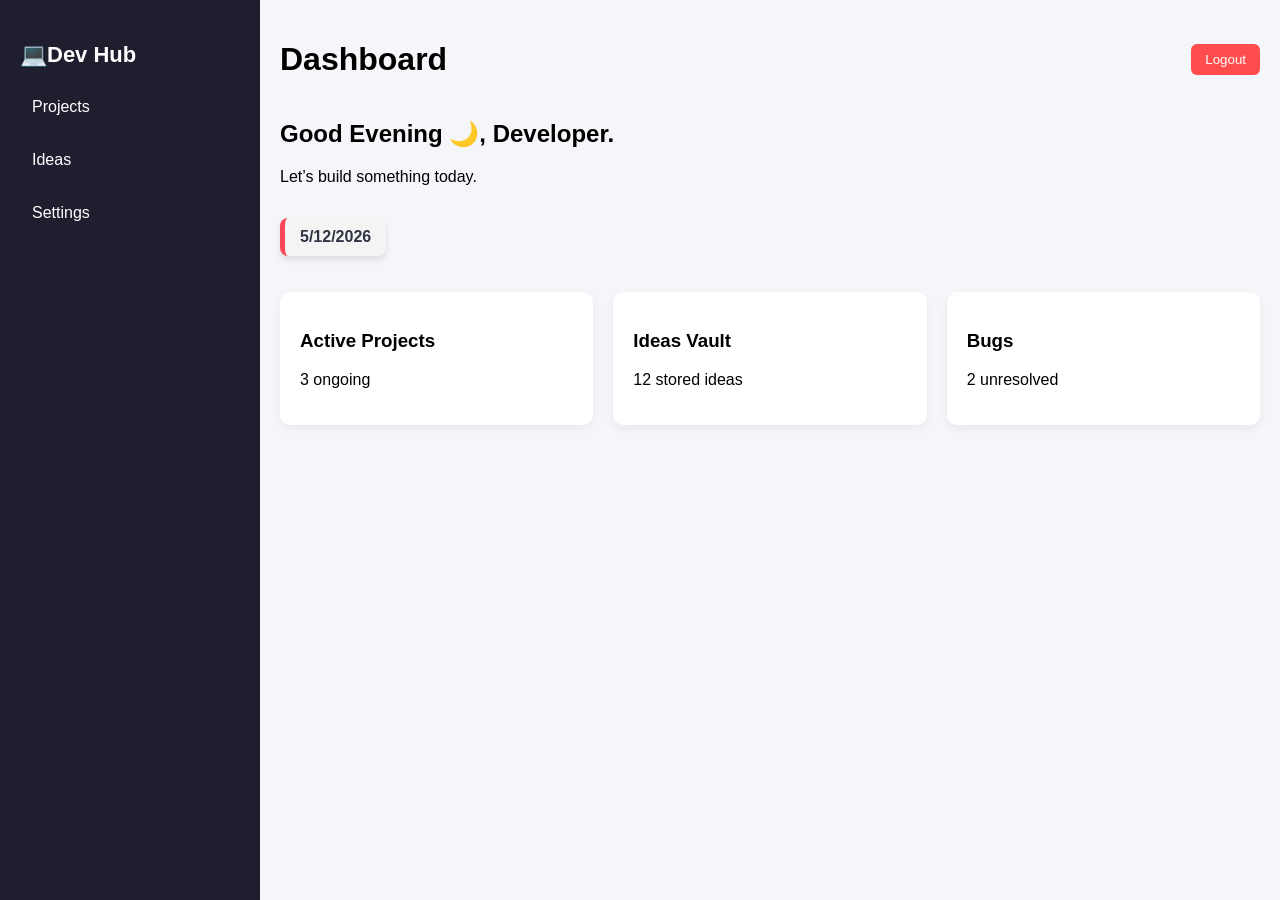
==== dashboard.html @ 2635c970 "Add files via upload" ====
<!DOCTYPE html>
<html lang="en">
<head>
    <meta charset="UTF-8">
    <meta name="viewport" content="width=device-width, initial-scale=1.0">
    <title>Dashboard</title>
    <link rel="stylesheet" href="dashboard.css">
</head>
<body>
    <div class="dashboard">

        <aside class="sidebar">
            <h2><a href="dashboard.html" class="logo">💻Dev Hub</a></h2>
            <ul>
                <li><a href="projects.html">Projects</a></li>
                <li><a href="ideas.html">Ideas</a></li>
                <li><a href="settings.html">Settings</a></li>
            </ul>
        </aside>

        <main class="main-content">

            <header class="topbar">
                <h1>Dashboard</h1>
                <button class="logout-btn">Logout</button>
            </header>

            <section class="welcome">
                <h2>Welcome back 👋</h2>
                <p>Let’s build something today.</p>
            </section>
            
            <p id="current-date">Loading date...</p>


            <section class="cards">
                <div class="card">
                    <h3>Active Projects</h3>
                    <p>3 ongoing</p>
                </div>

                <div class="card">
                    <h3>Ideas Vault</h3>
                    <p>12 stored ideas</p>
                </div>

                <div class="card">
                    <h3>Bugs</h3>
                    <p>2 unresolved</p>
                </div>
            </section>

        </main>
    </div>

    <script src="dashboard.js"></script>
</body>
</html>
---- dashboard.css ----
body {
    margin: 0;
    font-family: Arial, sans-serif;
    background: #f4f6f9;
}

.dashboard {
    display: flex;
    height: 100vh;
}

.sidebar {
    width: 220px;
    background: #1e1e2f;
    color: white;
    padding: 20px;
     text-decoration: none;
}
.sidebar li a {
    text-decoration: none;
    color: inherit;
    display: block;
    padding: 10px 12px;
    border-radius: 8px;
    transition: background 0.2s ease;
}
.logo{
    text-decoration: none;
    color: white;
    font-size: 22px;
    font-weight: bold;
}

.sidebar li a:hover {
    background: #2c2c44;
}

.sidebar ul {
    list-style: none;
    padding: 0;
}

.sidebar li {
    margin: 15px 0;
    cursor: pointer;
}

.main-content {
    flex: 1;
    padding: 20px;
}

.topbar {
    display: flex;
    justify-content: space-between;
    align-items: center;
}

.logout-btn {
    padding: 8px 14px;
    border: none;
    background: #ff4d4d;
    color: white;
    border-radius: 6px;
    cursor: pointer;
}

.cards {
    display: grid;
    grid-template-columns: repeat(auto-fit, minmax(200px, 1fr));
    gap: 20px;
    margin-top: 20px;
}

.card {
    background: white;
    padding: 20px;
    border-radius: 10px;
    box-shadow: 0 4px 10px rgba(0,0,0,0.05);
}
#current-date {
  font-family: 'Segoe UI', sans-serif;
  background: #f4f4f4;
  border-left: 5px solid #ff4757; /* Accent color */
  padding: 10px 15px;
  display: inline-block;
  border-radius: 8px;
  box-shadow: 0 4px 6px rgba(0,0,0,0.1);
  font-weight: bold;
  color: #2f3542;
}
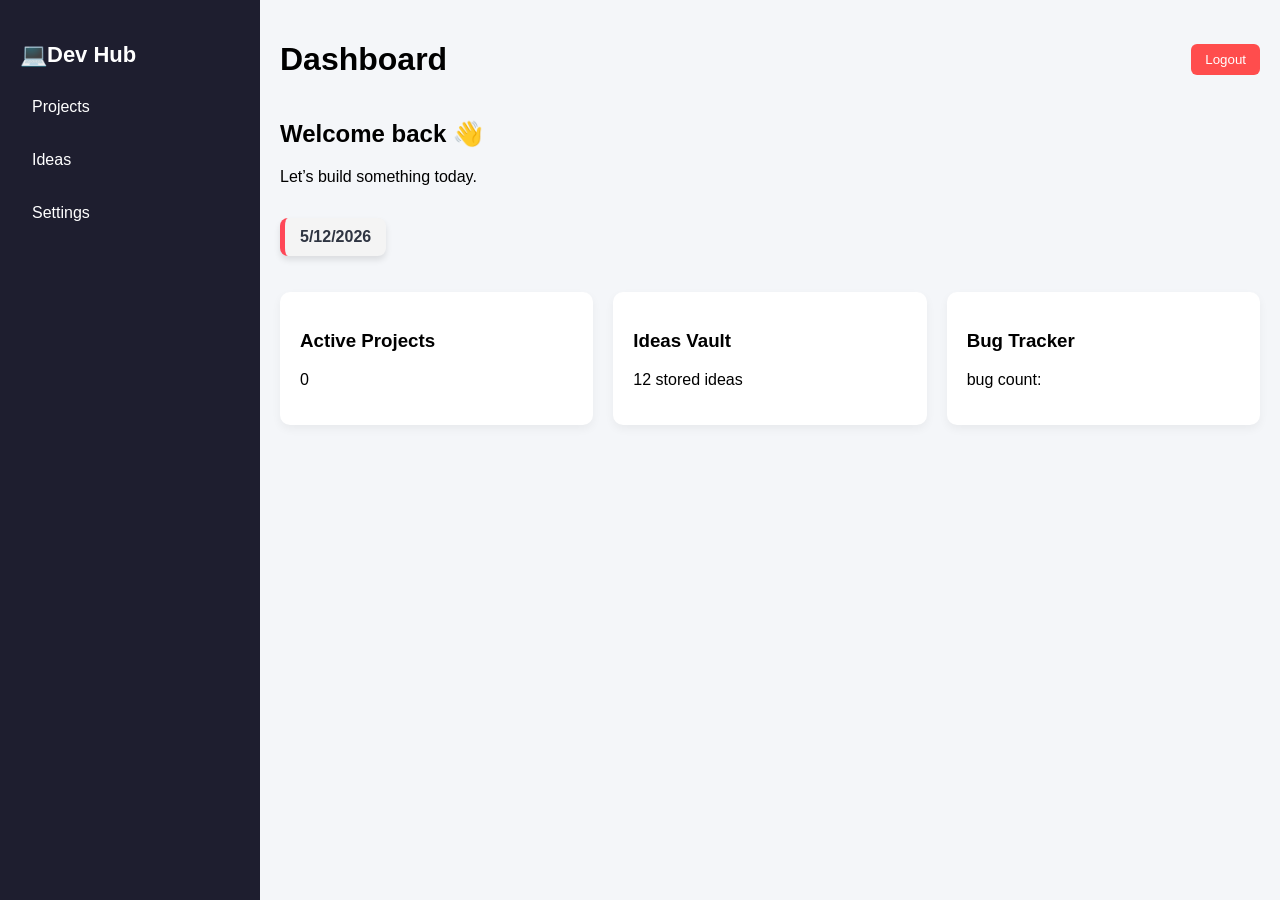
==== commit 48b8a1d8: "Merge branch 'main' of https://github.com/francisbernardo023-lang/devhub-v.1" ====
--- a/dashboard.html
+++ b/dashboard.html
@@ -34,19 +34,18 @@
 
 
             <section class="cards">
-                <div class="card">
+                <div class="card" id="activeProjectsCard">
                     <h3>Active Projects</h3>
-                    <p>3 ongoing</p>
+                    <p id="active-projects-count"></p>
                 </div>
 
                 <div class="card">
-                    <h3>Ideas Vault</h3>
+                    <h3>Ideas Vault</h3>    
                     <p>12 stored ideas</p>
                 </div>
-
-                <div class="card">
-                    <h3>Bugs</h3>
-                    <p>2 unresolved</p>
+                <div class="bug tracker-card card" id="bugCatcher">
+                    <h3>Bug Tracker</h3>
+                    <p>bug count: <span id="bug-count:"></span></p>
                 </div>
             </section>
 
@@ -54,5 +53,6 @@
     </div>
 
     <script src="dashboard.js"></script>
+    <script src="bugcatcher.js"></script>
 </body>
 </html>
--- a/dashboard.css
+++ b/dashboard.css
@@ -81,7 +81,7 @@
 #current-date {
   font-family: 'Segoe UI', sans-serif;
   background: #f4f4f4;
-  border-left: 5px solid #ff4757; /* Accent color */
+  border-left: 5px solid #ff4757; 
   padding: 10px 15px;
   display: inline-block;
   border-radius: 8px;
@@ -89,3 +89,99 @@
   font-weight: bold;
   color: #2f3542;
 }
+.bugs-section {
+    grid-column: 1 / -1;
+    margin-top: 2rem;
+}
+
+.bugs-list {
+    display: grid;
+    grid-template-columns: repeat(auto-fill, minmax(300px, 1fr));
+    gap: 1rem;
+    margin-top: 1rem;
+}
+
+.bug-card {
+    background: white;
+    border-radius: 8px;
+    padding: 1rem;
+    box-shadow: 0 2px 4px rgba(0,0,0,0.1);
+    transition: all 0.3s ease;
+}
+
+.bug-card.critical {
+    border-left: 4px solid #ff4444;
+    background: #fff8f8;
+}
+
+.bug-card.resolved {
+    opacity: 0.6;
+    border-left: 4px solid #4CAF50;
+}
+
+.bug-card small {
+    display: block;
+    color: #666;
+    margin-top: 0.5rem;
+}
+.resolve-btn {
+    background: #4CAF50;
+    color: white;
+    border: none;
+    padding: 0.25rem 0.5rem;
+    border-radius: 4px;
+    cursor: pointer;
+    margin-top: 0.5rem;
+}
+
+.resolve-btn:hover {
+    background: #45a049;
+}
+.bug-notification {
+    position: fixed;
+    top: 20px;
+    right: 20px;
+    background: #ff4444;
+    color: white;
+    padding: 1rem;
+    border-radius: 8px;
+    display: flex;
+    align-items: center;
+    gap: 1rem;
+    z-index: 1000;
+    animation: slideIn 0.3s ease;
+}
+
+@keyframes slideIn {
+    from { transform: translateX(100%); }
+    to { transform: translateX(0); }
+}
+
+.bug-notification button {
+    background: none;
+    border: none;
+    color: white;
+    cursor: pointer;
+    font-size: 1.2rem;
+}
+.bug-count-card {
+    background: linear-gradient(135deg, #667eea 0%, #764ba2 100%);
+    color: white;
+}
+
+.bug-count-number {
+    font-size: 2.5rem;
+    font-weight: bold;
+    margin: 0.5rem 0;
+}
+
+.bug-count-card small {
+    color: rgba(255,255,255,0.8);
+}
+
+.bug-notification small {
+    display: block;
+    font-size: 0.8rem;
+    opacity: 0.8;
+    margin-top: 0.25rem;
+}
